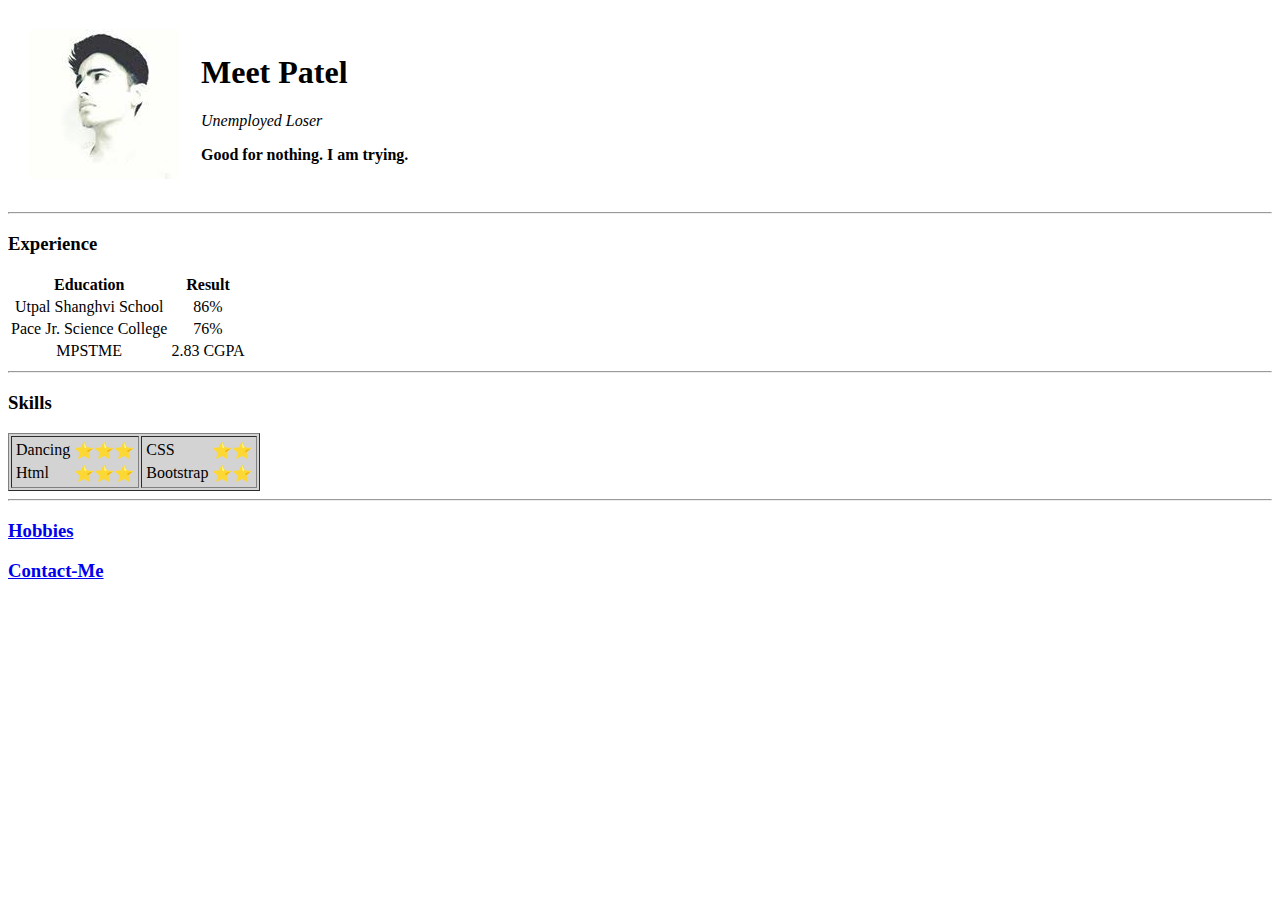
==== index.html @ 95990db8 "Initial Website(HTML)" ====
<!DOCTYPE html>
<html lang="en">

<head>
  <meta charset="UTF-8">
  <meta name="viewport" content="width=device-width, initial-scale=1.0">
  <meta http-equiv="X-UA-Compatible" content="ie=edge">
  <title>My Personal Site</title>
</head>
<body>
  <table cellspacing=20>
    <tr>
      <td><img src="meet.jpg" alt=""></td>
      <td>
          <h1>Meet Patel</h1>
          <p><em>Unemployed Loser</em></p>
          <p><strong>Good for nothing. I am trying.</strong></p>
      </td>
    </tr>
  </table>
  <hr>
  <h3>Experience</h3>
  <table cellspaacing=10>
    <thead>
      <tr>
        <th>Education</th>
        <th>Result</th>
      </tr>
    </thead>
    <tbody align="center">
      <tr>
        <td>Utpal Shanghvi School</td>
        <td>86%</td>
      </tr>
      <tr>
        <td>Pace Jr. Science College</td>
        <td>76%</td>
      </tr>
      <tr>
        <td>MPSTME</td>
        <td>2.83 CGPA</td>
      </tr>
    </tbody>
  </table>
  <hr>
  <h3>Skills</h3>
  <table border="1" bgcolor="lightgrey">
    <tbody>
      <tr>
        <td>
        <table>
          <tbody>
            <tr>
              <td>Dancing</td>
              <td>⭐⭐⭐</td>
            </tr>
            <tr>
              <td>Html</td>
              <td>⭐⭐⭐</td>
            </tr>
          </tbody>
        </table>
        </td>
        <td>
          <table>
            <tbody>
              <tr>
                <td>CSS</td>
                <td>⭐⭐</td>
              </tr>
              <tr>
                <td>Bootstrap</td>
                <td>⭐⭐</td>
              </tr>
            </tbody>
          </table>
        </td>
      </tr>
    </tbody>
  </table>
  <hr>
  <h3><a href="hobbies.html">Hobbies</a></h3>
  <h3><a href="contact-me.html">Contact-Me</a></h3>
</body>
</html>
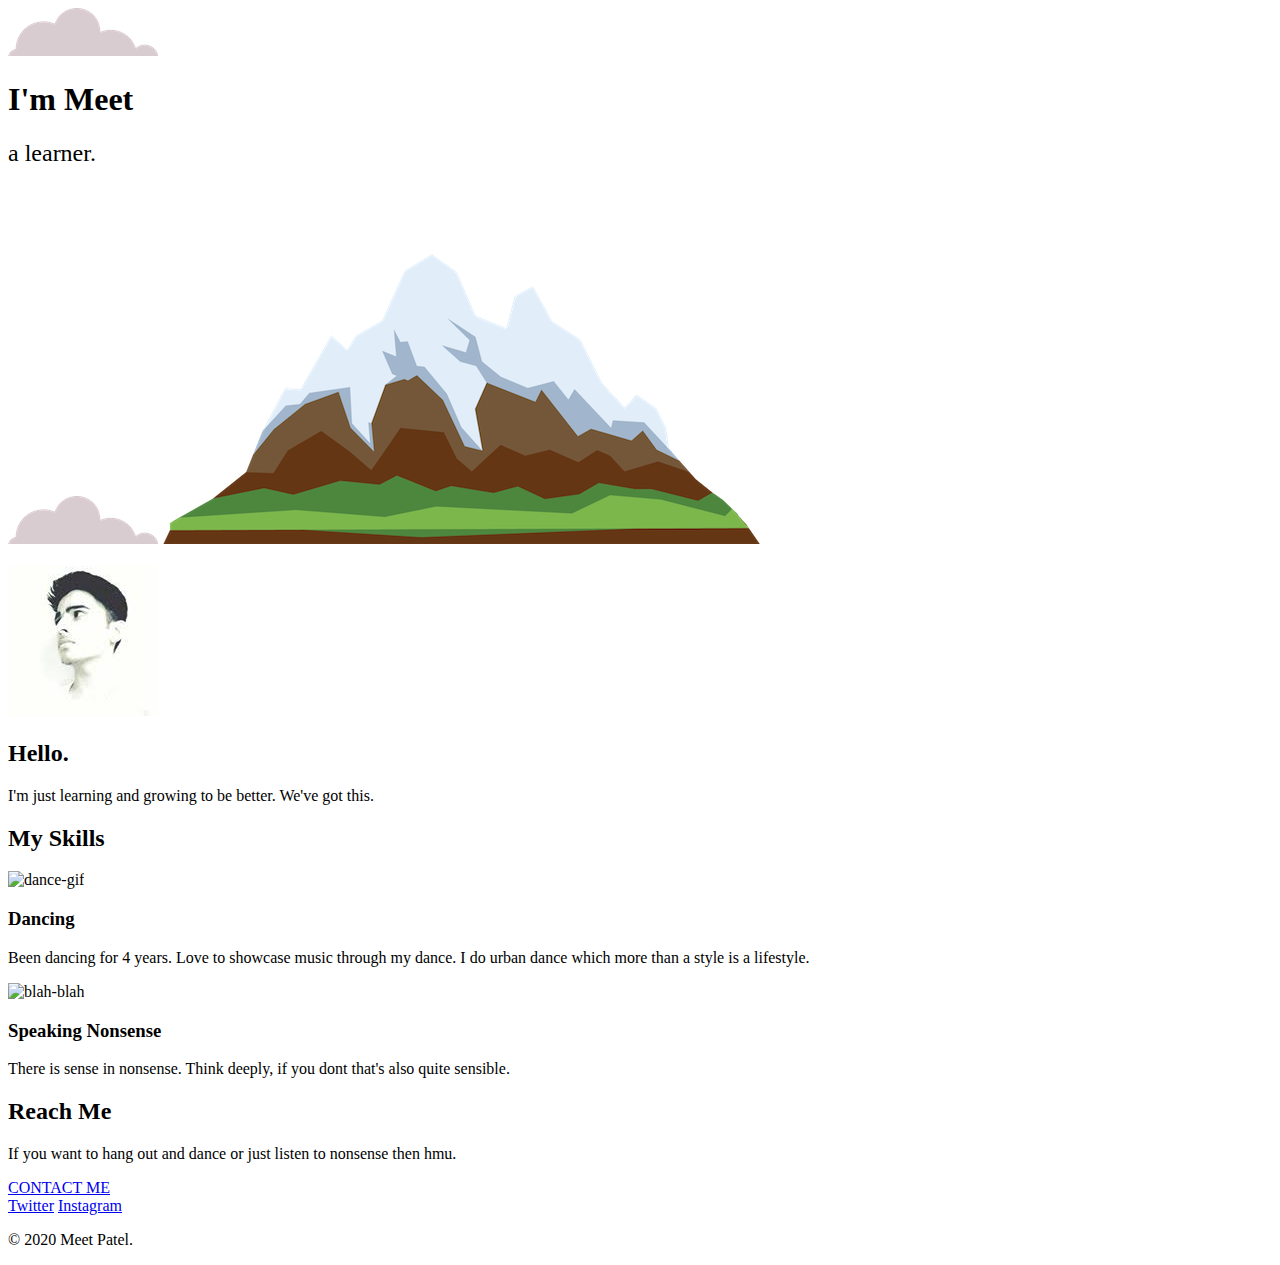
==== commit 97b49201: "CSS-personal site" ====
--- a/index.html
+++ b/index.html
@@ -1,85 +1,54 @@
 <!DOCTYPE html>
-<html lang="en">
-
-<head>
-  <meta charset="UTF-8">
-  <meta name="viewport" content="width=device-width, initial-scale=1.0">
-  <meta http-equiv="X-UA-Compatible" content="ie=edge">
-  <title>My Personal Site</title>
-</head>
-<body>
-  <table cellspacing=20>
-    <tr>
-      <td><img src="meet.jpg" alt=""></td>
-      <td>
-          <h1>Meet Patel</h1>
-          <p><em>Unemployed Loser</em></p>
-          <p><strong>Good for nothing. I am trying.</strong></p>
-      </td>
-    </tr>
-  </table>
-  <hr>
-  <h3>Experience</h3>
-  <table cellspaacing=10>
-    <thead>
-      <tr>
-        <th>Education</th>
-        <th>Result</th>
-      </tr>
-    </thead>
-    <tbody align="center">
-      <tr>
-        <td>Utpal Shanghvi School</td>
-        <td>86%</td>
-      </tr>
-      <tr>
-        <td>Pace Jr. Science College</td>
-        <td>76%</td>
-      </tr>
-      <tr>
-        <td>MPSTME</td>
-        <td>2.83 CGPA</td>
-      </tr>
-    </tbody>
-  </table>
-  <hr>
-  <h3>Skills</h3>
-  <table border="1" bgcolor="lightgrey">
-    <tbody>
-      <tr>
-        <td>
-        <table>
-          <tbody>
-            <tr>
-              <td>Dancing</td>
-              <td>⭐⭐⭐</td>
-            </tr>
-            <tr>
-              <td>Html</td>
-              <td>⭐⭐⭐</td>
-            </tr>
-          </tbody>
-        </table>
-        </td>
-        <td>
-          <table>
-            <tbody>
-              <tr>
-                <td>CSS</td>
-                <td>⭐⭐</td>
-              </tr>
-              <tr>
-                <td>Bootstrap</td>
-                <td>⭐⭐</td>
-              </tr>
-            </tbody>
-          </table>
-        </td>
-      </tr>
-    </tbody>
-  </table>
-  <hr>
-  <h3><a href="hobbies.html">Hobbies</a></h3>
-  <h3><a href="contact-me.html">Contact-Me</a></h3>
-</body>
+<html lang="en" dir="ltr">
+  <head>
+    <meta charset="utf-8">
+    <title>Meet Patel</title>
+    <link rel="stylesheet" href="css/styles.css">
+    <link rel="icon" href="images/favicon.ico">
+    <link href="https://fonts.googleapis.com/css?family=Meddon|Playfair+Display|Roboto&display=swap" rel="stylesheet">
+  </head>
+  <body>
+    <div class="top">
+      <img class="cloud1"src="images/cloud.png" alt="background-img">
+      <h1>I'm Meet</h1>
+      <h2 style= "font-weight: normal">a learner.</h2>
+      <img class="cloud2"src="images/cloud.png" alt="background-img">
+      <img src="images/mountain.png" alt="background-img">
+    </div>
+    <div class="middle">
+      <div class="profile">
+        <br>
+        <img class="image" src="images/meet.jpg" alt="my-img">
+        <br>
+        <h2>Hello.</h2>
+        <p>I'm just learning and growing to be better. We've got this.</p>
+      </div>
+      <p class="dots"></p>
+      <div class="skills">
+        <h2>My Skills</h2>
+        <div class="skill-row">
+          <img class="image3" src="https://media.giphy.com/media/7AWi4pj8P0MQU/giphy.gif" alt="dance-gif">
+          <h3>Dancing</h3>
+          <p>Been dancing for 4 years. Love to showcase music through my dance. I do urban dance which more than a style is a lifestyle.</p>
+        </div>
+        <div class="skill-row">
+          <img class="image2" src="https://media.giphy.com/media/Y0tBRFbi0jwdIXUSVk/giphy.gif" alt="blah-blah">
+          <h3>Speaking Nonsense</h3>
+          <p>There is sense in nonsense. Think deeply, if you dont that's also quite sensible.</p>
+        </div>
+      </div>
+      <p class="dots"></p>
+      <div class="contact-me">
+        <h2>Reach Me</h2>
+        <h3></h3>
+        <p>If you want to hang out and dance or just listen to nonsense then hmu.</p>
+        <a class="bttn" href="mailto:smk123321@gmail.com">CONTACT ME</a>
+      </div>
+    </div>
+    <div class="bottom">
+      <a class="footer-link" href="https://twitter.com/">Twitter</a>
+      <a class="footer-link" href="https://www.instagram.com/m33t21/?hl=en">Instagram</a>
+      <p class="abc">© 2020 Meet Patel.</p>
+    </div>
+  </body>
 </html>
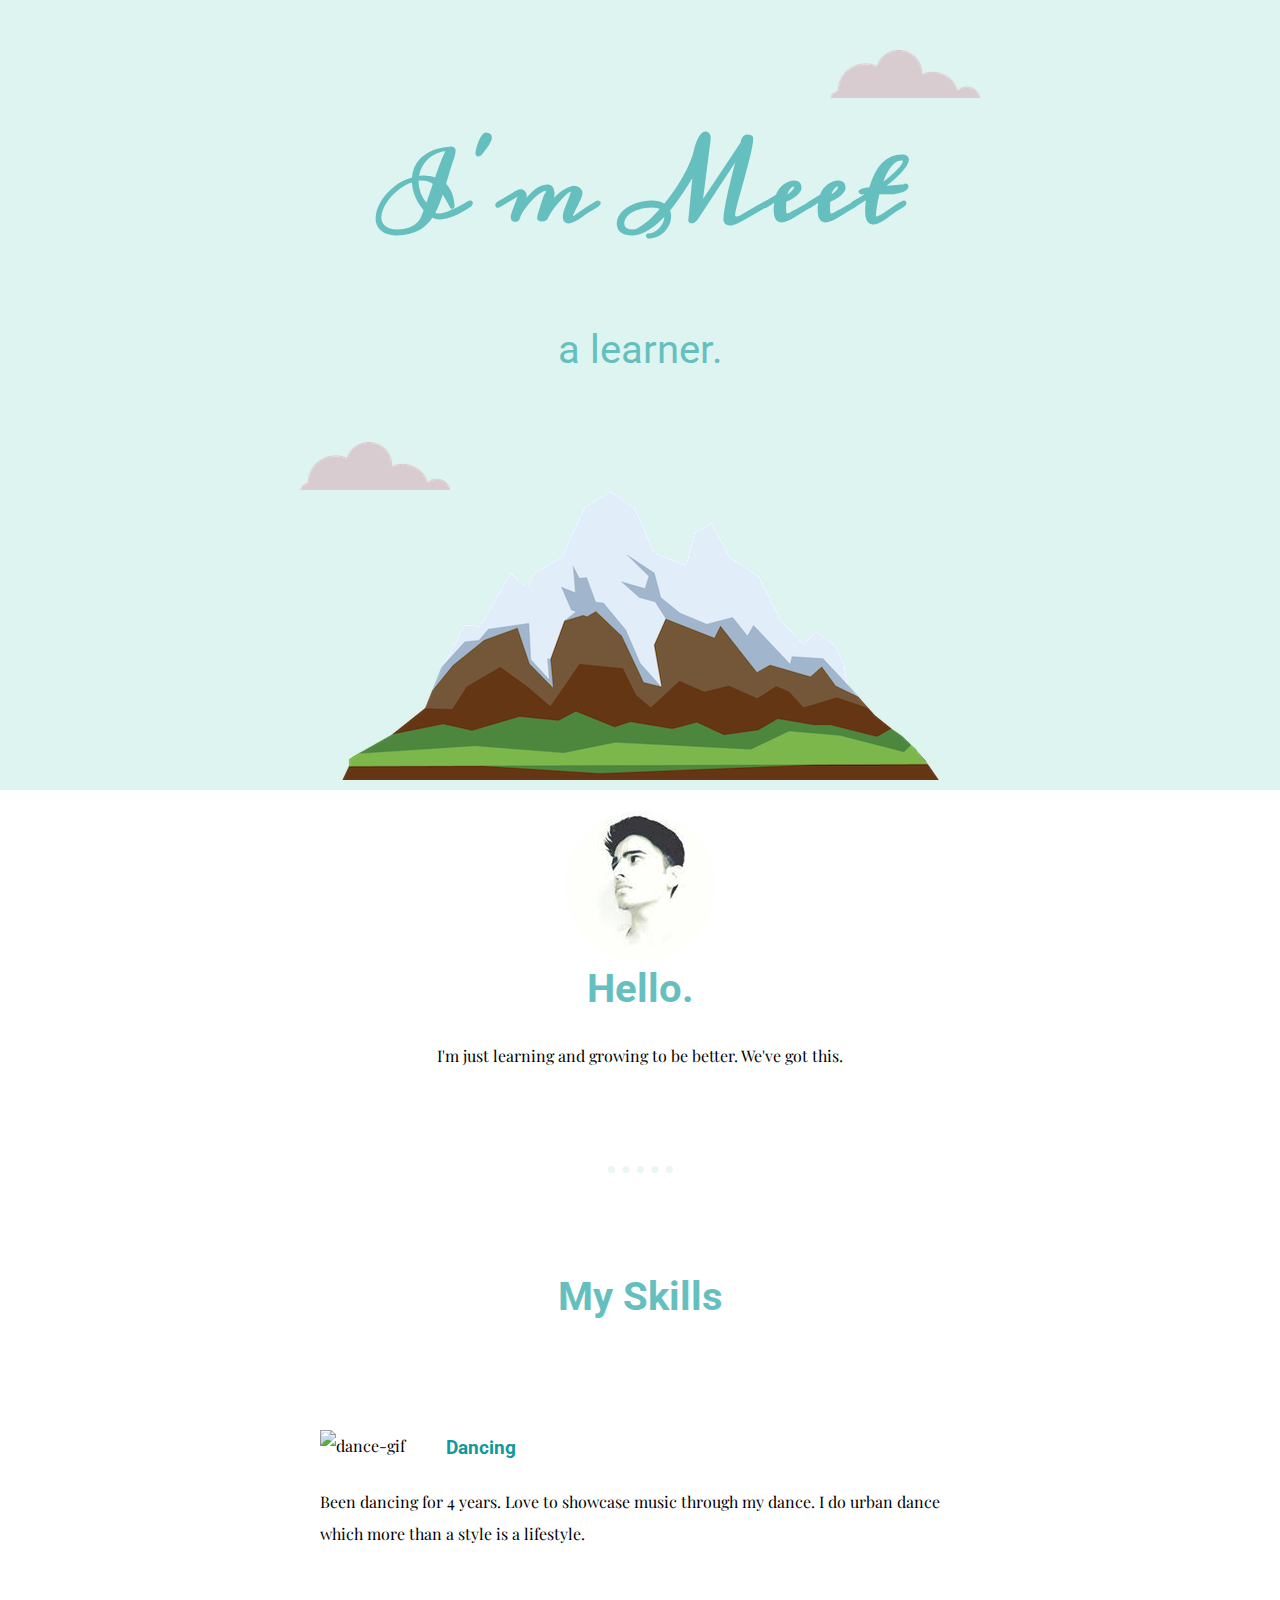
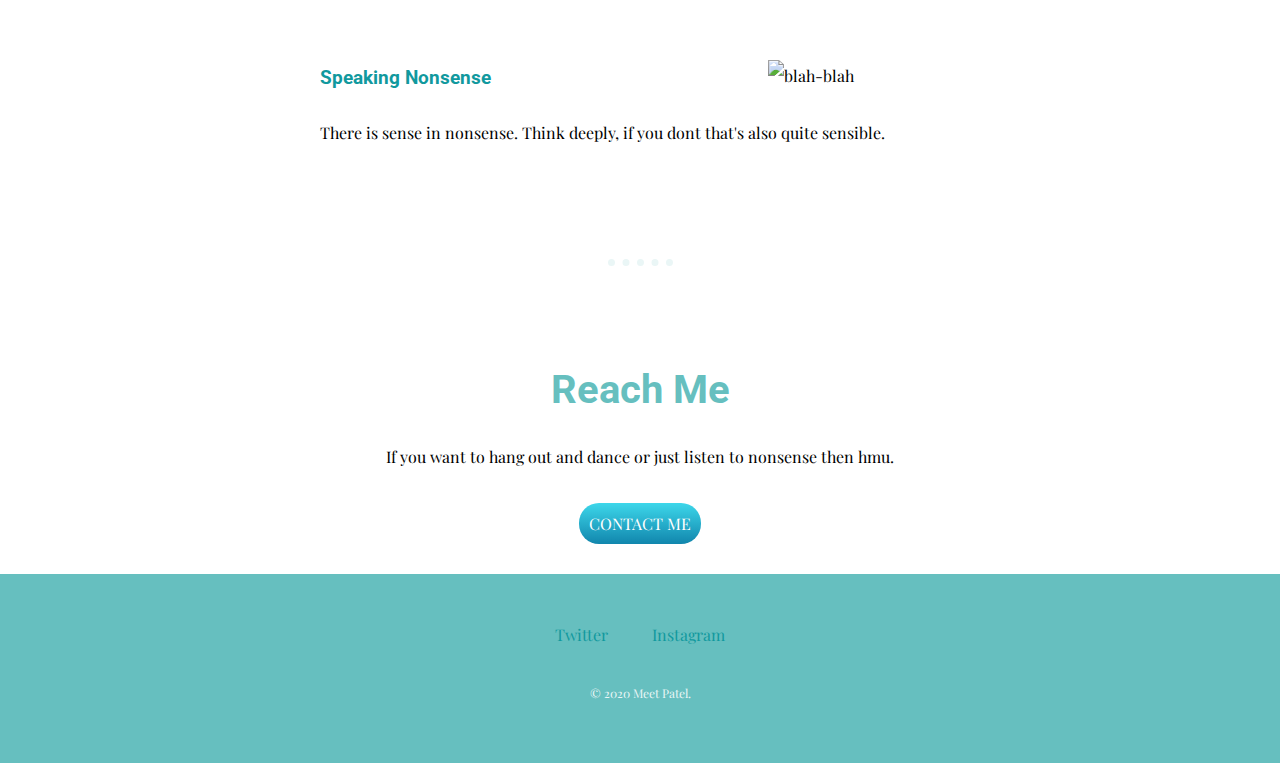
==== commit 1ca16fbd: "CSS-Personal Site" ====
--- a/index.html
+++ b/index.html
@@ -3,7 +3,7 @@
   <head>
     <meta charset="utf-8">
     <title>Meet Patel</title>
-    <link rel="stylesheet" href="css/styles.css">
+    <link rel="stylesheet" href="CSS/styles.css">
     <link rel="icon" href="images/favicon.ico">
     <link href="https://fonts.googleapis.com/css?family=Meddon|Playfair+Display|Roboto&display=swap" rel="stylesheet">
   </head>
--- a/CSS/styles.css
+++ b/CSS/styles.css
@@ -0,0 +1,129 @@
+.top{
+  background-color: #def4f0;
+  position: relative;
+  padding-top: 100px;
+  line-height: 2;
+}
+.image{
+  border-radius: 100%;
+}
+.image2{
+  width: 30%;
+  float: right;
+  margin-left: 30px;
+}
+.image3{
+  width: 15%;
+  float: left;
+  margin-right: 30px;
+}
+body{
+  margin: 0;
+  text-align: center;
+  font-family: 'Playfair Display', serif;
+}
+h1{
+  margin: 0 auto 30px auto;
+  font-family: 'Meddon', cursive;
+  color: #66BFBF;
+  font-size: 5.62rem;
+}
+h2{
+  margin-top: 0;
+  font-family: 'Roboto', sans-serif;
+  font-size: 2.5rem;
+  color: #66BFBF;
+}
+h3{
+  margin-top: 0;
+  font-family: 'Roboto', sans-serif;
+  color: #11999E;
+}
+
+p{
+  margin-top: 16;
+}
+a{
+  color: #11999E;
+}
+.cloud1{
+  position: absolute;
+  right: 300px;
+  top: 50px
+}
+.cloud2{
+  position: absolute;
+  left: 300px;
+  bottom: 300px;
+}
+.skill-row{
+  width: 50%;
+  margin: 110px auto 110px auto;
+  line-height: 2;
+  text-align: left;
+}
+.dots{
+  width: 65px;
+  margin: 100px auto 100px auto;
+  border-style: dotted;
+  border-width: 7px;
+  border-left: 0;
+  border-right: 0;
+  border-bottom: 0;
+  border-color: #EAF6F6;
+}
+.bottom{
+  background-color: #66BFBF;
+  padding-top: 50px;
+  padding-bottom: 50px;
+}
+
+.footer-link{
+  color: #11999E;
+  margin: 0 20px 0 20px;
+  text-decoration: none;
+}
+.footer-link:hover{
+  color: #EAF6F6;
+}
+.abc{
+  color: #EAF6F6;
+  margin-top: 40px;
+  font-size: 0.75rem;
+}
+
+.bttn{
+  background: #3DD7EA;
+  background-image: -webkit-linear-gradient(top, #3DD7EA, #1186AD);
+  background-image: -moz-linear-gradient(top, #3DD7EA, #1186AD);
+  background-image: -ms-linear-gradient(top, #3DD7EA, #1186AD);
+  background-image: -o-linear-gradient(top, #3DD7EA, #1186AD);
+  background-image: linear-gradient(to bottom, #3DD7EA, #1186AD);
+  -webkit-border-radius: 20px;
+  -moz-border-radius: 20px;
+  border-radius: 20px;
+  color: #FFFFFF;
+  font-size: 1rem;
+  font-weight: 100;
+  padding: 10px;
+  text-decoration: none;
+  display: inline-block;
+  cursor: pointer;
+  text-align: center;
+  margin-bottom: 30px;
+  margin-top: 20px;
+}
+
+.bttn:hover{
+  border: solid #337FED 1px;
+  background: #2CF5E9;
+  background-image: -webkit-linear-gradient(top, #2CF5E9, #23D1D3);
+  background-image: -moz-linear-gradient(top, #2CF5E9, #23D1D3);
+  background-image: -ms-linear-gradient(top, #2CF5E9, #23D1D3);
+  background-image: -o-linear-gradient(top, #2CF5E9, #23D1D3);
+  background-image: linear-gradient(to bottom, #2CF5E9, #23D1D3);
+  -webkit-border-radius: 20px;
+  -moz-border-radius: 20px;
+  border-radius: 20px;
+  text-decoration: none;
+}
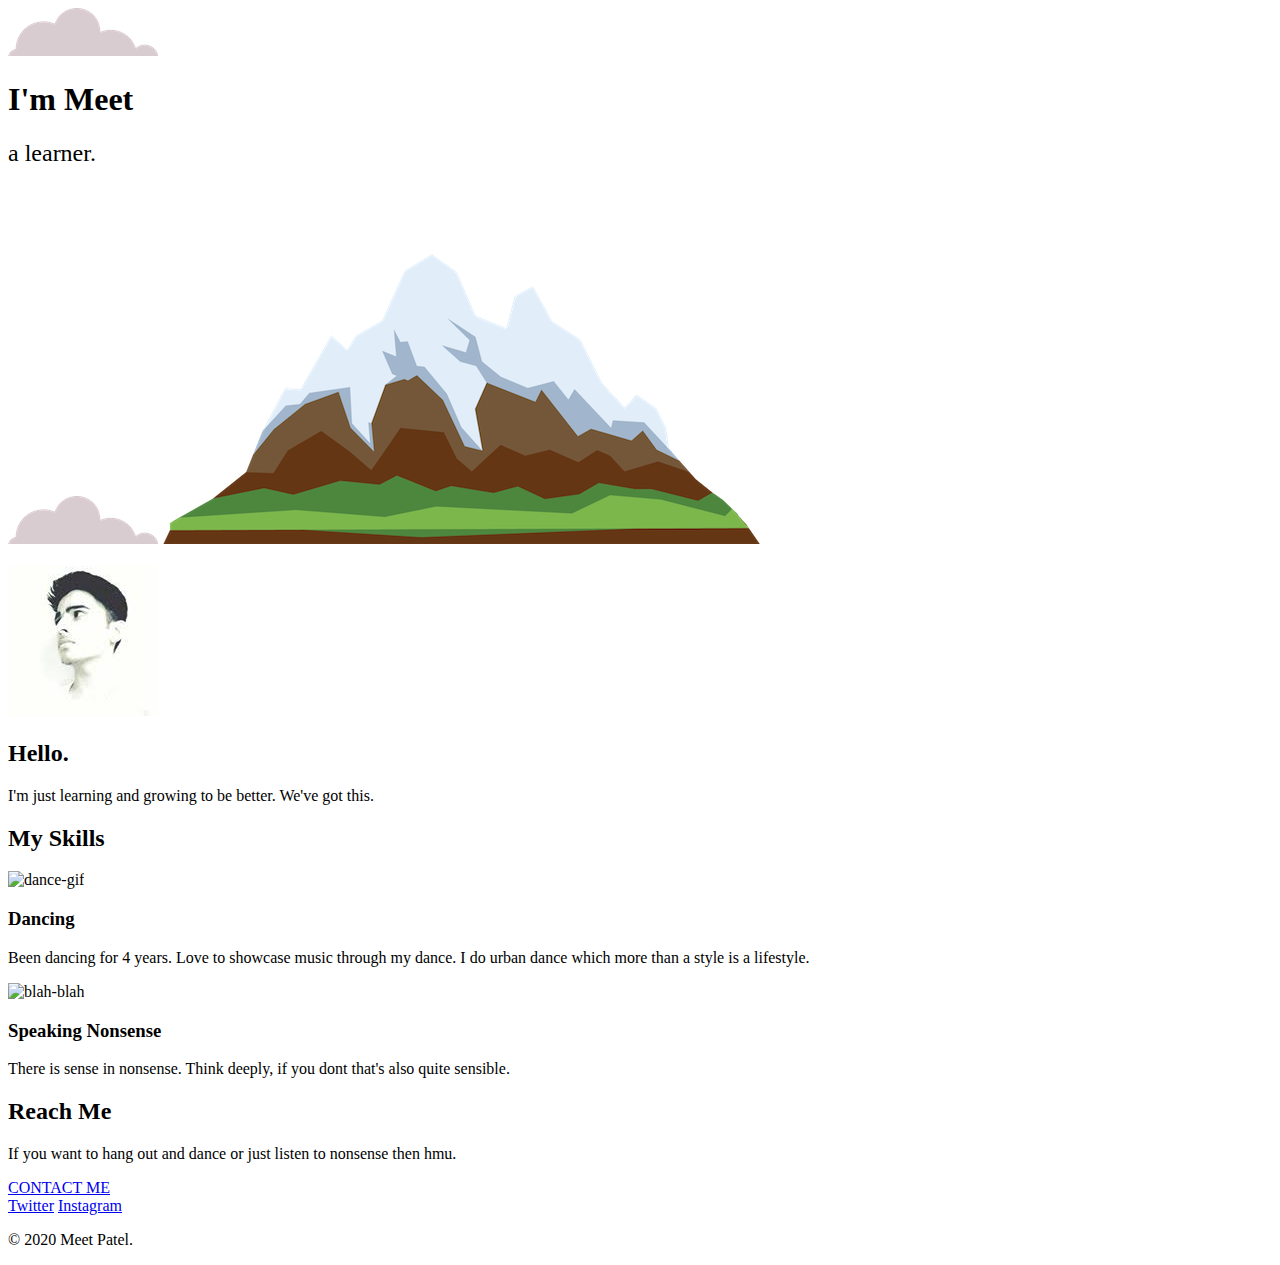
==== commit 9d08e8a9: "CSS-Personal Site" ====
--- a/index.html
+++ b/index.html
@@ -3,7 +3,7 @@
   <head>
     <meta charset="utf-8">
     <title>Meet Patel</title>
-    <link rel="stylesheet" href="CSS/styles.css">
+    <link rel="stylesheet" href="css/styles.css">
     <link rel="icon" href="images/favicon.ico">
     <link href="https://fonts.googleapis.com/css?family=Meddon|Playfair+Display|Roboto&display=swap" rel="stylesheet">
   </head>
